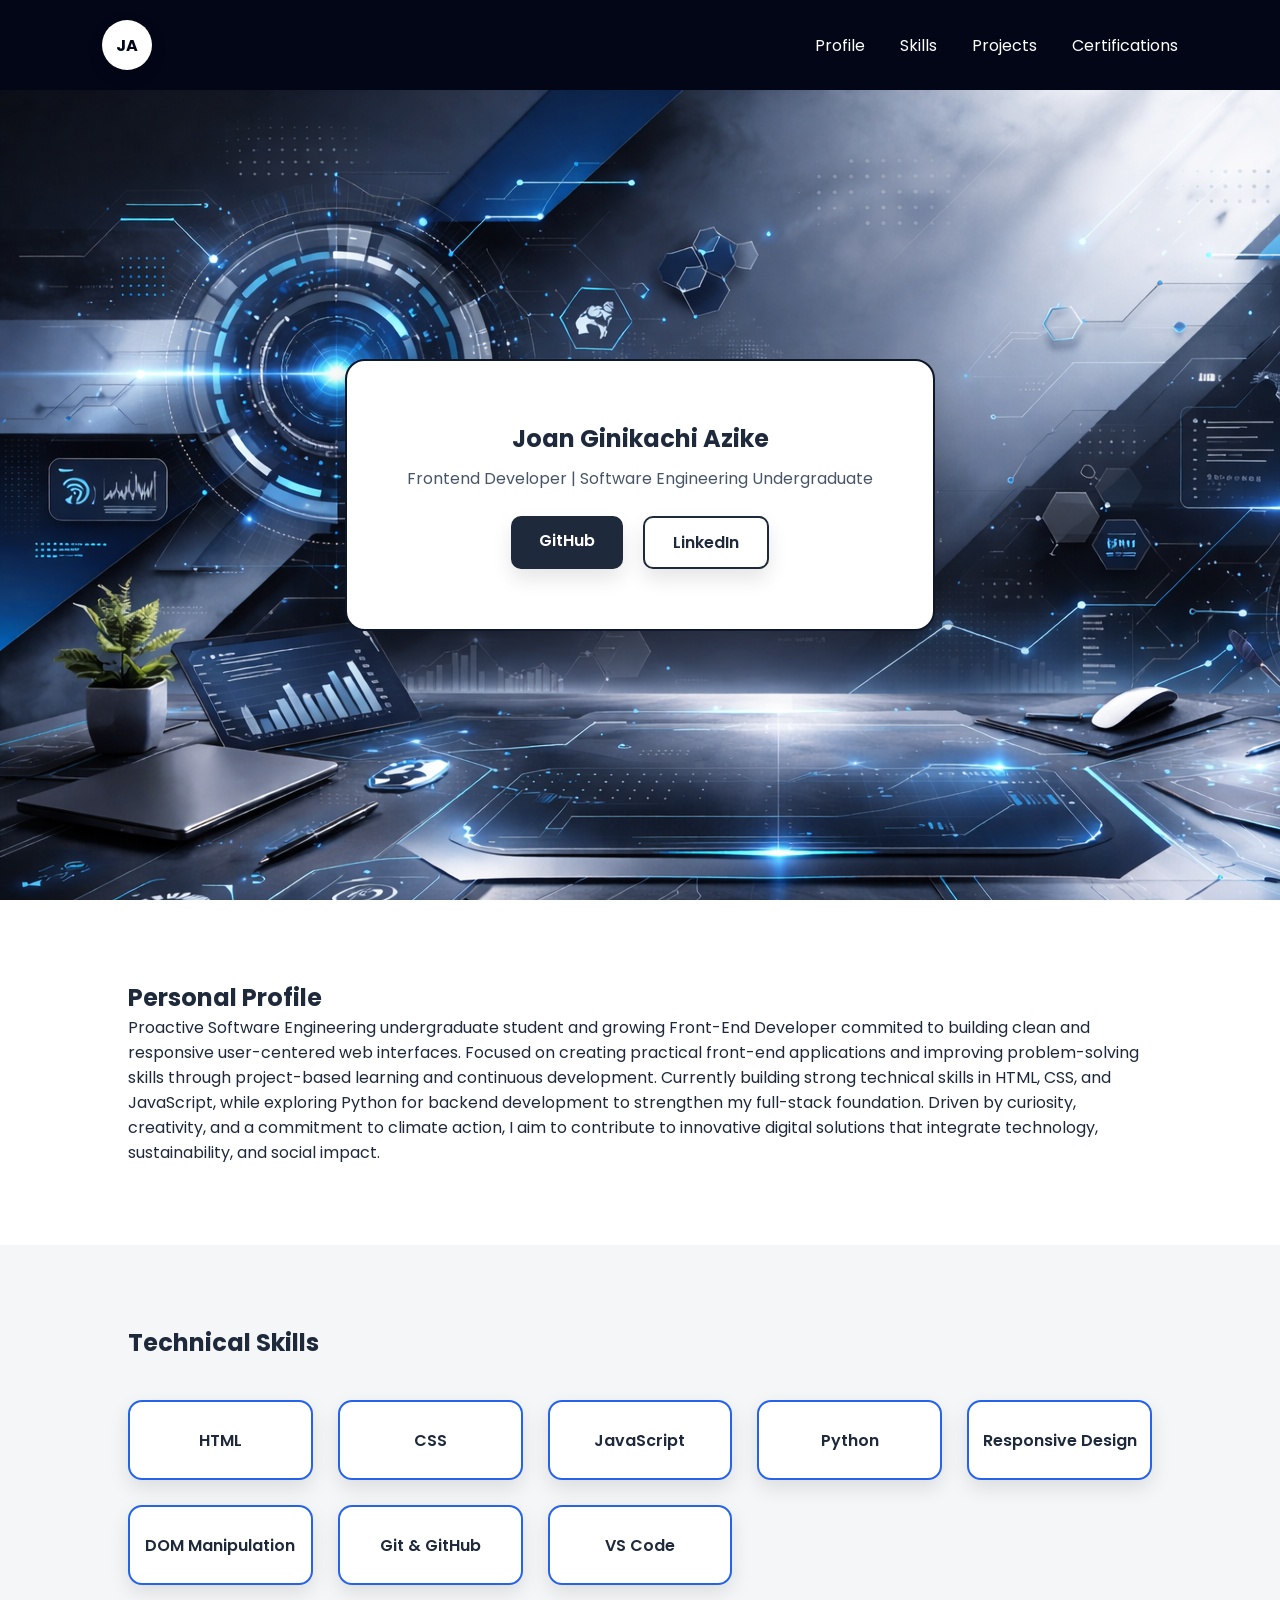
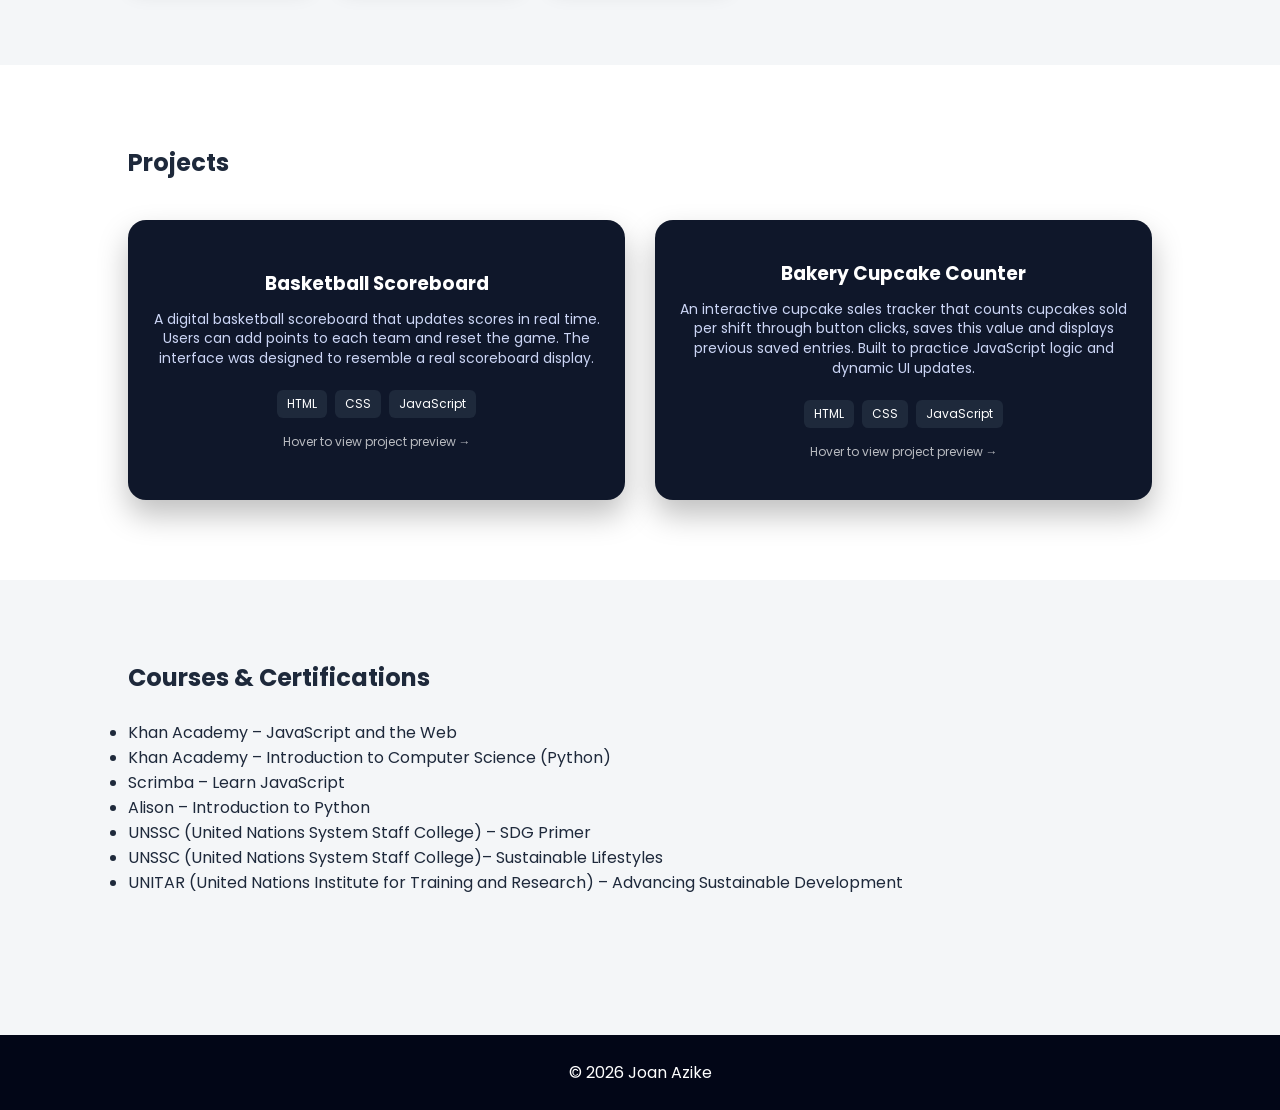
==== index.html @ 7f1731b3 "Changed html file name" ====
<!DOCTYPE html>
<html lang="en">

<head>

<meta charset="UTF-8">
<meta name="viewport" content="width=device-width, initial-scale=1.0">

<title>Joan Azike | Frontend Developer</title>

<link rel="stylesheet" href="styles.css">

<link href="https://fonts.googleapis.com/css2?family=Poppins:wght@300;400;600&display=swap" rel="stylesheet">

</head>


<body>


<div id="progress-bar"></div>


<nav class="navbar">

<div class="logo">JA</div>

<ul class="nav-links">

<li><a href="#profile">Profile</a></li>
<li><a href="#skills">Skills</a></li>
<li><a href="#projects">Projects</a></li>
<li><a href="#certifications">Certifications</a></li>

</ul>

</nav>



<section class="hero">

<div class="hero-card">

<h1>Joan Ginikachi Azike</h1>

<p class="tagline">
Frontend Developer | Software Engineering Undergraduate
</p>

<div class="hero-buttons">

<a class="btn primary"
href="https://github.com/joanginika14-web"
target="_blank">
GitHub
</a>

<a class="btn outline"
href="https://linkedin.com/in/joanazike"
target="_blank">
LinkedIn
</a>

</div>

</div>

</section>



<section class="section light-section" id="profile">

<h2>Personal Profile</h2>

<p>
Proactive Software Engineering undergraduate student and growing Front-End Developer commited to building clean and responsive user-centered web interfaces. Focused on creating practical front-end applications and improving problem-solving skills through project-based learning and continuous development.
Currently building strong technical skills in HTML, CSS, and JavaScript, while exploring Python for backend development to strengthen my full-stack foundation.
Driven by curiosity, creativity, and a commitment to climate action, I aim to contribute to innovative digital solutions that integrate technology, sustainability, and social impact.
</p>

</section>



<section class="section" id="skills">

<h2>Technical Skills</h2>

<div class="skills-container">

<div class="skill">HTML</div>
<div class="skill">CSS</div>
<div class="skill">JavaScript</div>
<div class="skill">Python</div>
<div class="skill">Responsive Design</div>
<div class="skill">DOM Manipulation</div>
<div class="skill">Git & GitHub</div>
<div class="skill">VS Code</div>

</div>

</section>



<section class="section light-section" id="projects">

<h2>Projects</h2>

<div class="projects-grid">

<!-- PROJECT 1 -->

<div class="flip-card">

<div class="flip-card-inner">

<!-- FRONT -->

<div class="flip-card-front">

<h3>Basketball Scoreboard</h3>

<p class="project-desc">
A digital basketball scoreboard that updates scores in real time.
Users can add points to each team and reset the game.
The interface was designed to resemble a real scoreboard display.
</p>

<div class="tech-preview">
<span>HTML</span>
<span>CSS</span>
<span>JavaScript</span>
</div>

<p class="hover-tip">Hover to view project preview →</p>

</div>


<!-- BACK -->

<div class="flip-card-back">

<img src="Screenshot_16-3-2026_113147_basketball-scoreboard-web-app.netlify.app.jpeg" alt="Basketball scoreboard project">

<h4>Tech Stack</h4>

<p>HTML • CSS • JavaScript</p>

<div class="project-links">

<a href="https://github.com/joanginika14-web/Basketball-Scoreboard">
GitHub
</a>

<a href="https://basketball-scoreboard-web-app.netlify.app/">
Live Demo
</a>

</div>

</div>

</div>

</div>


<!-- PROJECT 2 -->

<div class="flip-card">

<div class="flip-card-inner">

<!-- FRONT -->

<div class="flip-card-front">

<h3>Bakery Cupcake Counter</h3>

<p class="project-desc">
An interactive cupcake sales tracker that counts cupcakes sold per shift
through button clicks, saves this value and displays previous saved entries.
Built to practice JavaScript logic and dynamic UI updates.
</p>

<div class="tech-preview">
<span>HTML</span>
<span>CSS</span>
<span>JavaScript</span>
</div>

<p class="hover-tip">Hover to view project preview →</p>

</div>


<!-- BACK -->

<div class="flip-card-back">

<img src="Screenshot_16-3-2026_11310_bakery-cupcake-counter-web-app.netlify.app.jpeg" alt="Cupcake counter project">

<h4>Tech Stack</h4>

<p>HTML • CSS • JavaScript</p>

<div class="project-links">

<a href="https://github.com/joanginika14-web/Bakery-Cupcake-Counter-Web-App">
GitHub
</a>

<a href="https://bakery-cupcake-counter-web-app.netlify.app/">
Live Demo
</a>

</div>

</div>

</div>

</div>

</div>

</section>



<section class="section" id="certifications">

<h2>Courses & Certifications</h2>
<br>

<ul class="cert-list">

<li>Khan Academy – JavaScript and the Web</li>
<li>Khan Academy – Introduction to Computer Science (Python)</li>
<li>Scrimba – Learn JavaScript</li>
<li>Alison – Introduction to Python</li>
<li>UNSSC (United Nations System Staff College) – SDG Primer</li>
<li>UNSSC (United Nations System Staff College)– Sustainable Lifestyles</li>
<li>UNITAR (United Nations Institute for Training and Research) – Advancing Sustainable Development</li>

</ul>

</section>



<footer class="footer">

<p>© 2026 Joan Azike</p>

</footer>



<script>

window.onscroll=function(){

let winScroll=document.body.scrollTop||document.documentElement.scrollTop;

let height=document.documentElement.scrollHeight-document.documentElement.clientHeight;

let scrolled=(winScroll/height)*100;

document.getElementById("progress-bar").style.width=scrolled+"%";

};

</script>

</body>
</html>
---- styles.css ----
*{
margin:0;
padding:0;
box-sizing:border-box;
font-family:'Poppins',sans-serif;
scroll-behavior:smooth;
}

body{
background:#f4f6f8;
color:#1e293b;
}


/* progress bar */

#progress-bar{
position:fixed;
top:0;
left:0;
height:4px;
width:0%;
background: #2563eb;
z-index:1000;
}


/* navbar */

.navbar{
display:flex;
justify-content:space-between;
align-items:center;
padding:20px 8%;
background:#020617;
}

.logo{
background:white;
color:#020617;
width:50px;
height:50px;
border-radius:50%;
display:flex;
align-items:center;
justify-content:center;
font-weight:700;
box-shadow:0 6px 15px rgba(0,0,0,0.2);
}

.nav-links{
display:flex;
list-style:none;
gap:35px;
}

.nav-links a{
color:white;
text-decoration:none;
position:relative;
padding-bottom:6px;
}


/* animated underline */

.nav-links a::after{
content:"";
position:absolute;
left:50%;
bottom:0;
width:0;
height:2px;
background:#2563eb;
transition:0.3s;
transform:translateX(-50%);
}

.nav-links a:hover::after{
width:100%;
}



/* hero */

.hero{
height:90vh;
display:flex;
align-items:center;
justify-content:center;
background-image: url(hero_background_image.PNG);
}

.hero-card{

background:white;

border: 2px solid #0f172a;

padding:60px;

border-radius:20px;

text-align:center;

box-shadow:0 25px 50px rgba(0,0,0,0.25);

}

.tagline{
margin:10px 0 25px;
color:#475569;
}



/* buttons */

.hero-buttons{
display:flex;
gap:20px;
justify-content:center;
}

.btn{
padding:12px 28px;
border-radius:10px;
font-weight:600;
text-decoration:none;
transition:0.3s;
box-shadow:0 10px 20px rgba(0,0,0,0.1);
}

.primary{
background:#1e293b;
color:white;
}

.outline{
border:2px solid #1e293b;
color:#1e293b;
}

.btn:hover{
transform:translateY(-4px);
box-shadow:0 15px 30px rgba(37,99,235,0.4);
}



/* sections */

.section{
padding:80px 10%;
}

.light-section{
background:white;
}



/* skills */

.skills-container{
display:grid;
grid-template-columns:repeat(auto-fit,minmax(170px,1fr));
gap:25px;
margin-top:40px;
}

.skill{

height:80px;

display:flex;

align-items:center;

justify-content:center;

background:white;

border-radius:14px;

border:2px solid #2563eb;

font-weight:600;

box-shadow:0 8px 20px rgba(0,0,0,0.1);

transition:0.3s;

text-align: center;

}

.skill:hover{

background:#2563eb;

color:white;

transform:translateY(-8px);

box-shadow:
0 20px 40px rgba(0,0,0,0.2),
0 0 12px rgba(37,99,235,0.6);

}



/* projects */

.projects-grid{
display:grid;
grid-template-columns:repeat(auto-fit,minmax(260px,1fr));
gap:30px;
margin-top:40px;
}

.project-card{

background:#0f172a;

border-radius:18px;

overflow:hidden;

color:white;

position:relative;

transition:0.4s;

box-shadow:0 15px 30px rgba(0,0,0,0.25);

}


/* image preview */

.project-image{

width:100%;

height:180px;

object-fit:cover;

opacity:0.9;

transition:0.4s;

}

.project-card:hover .project-image{

opacity:1;

transform:scale(1.05);

}


/* glow border */

.project-card::before{

content:"";

position:absolute;

inset:0;

border-radius:18px;

padding:2px;

background:linear-gradient(45deg,#38bdf8,#2563eb,#38bdf8);

-webkit-mask:
linear-gradient(#fff 0 0) content-box,
linear-gradient(#fff 0 0);

-webkit-mask-composite:xor;

mask-composite:exclude;

opacity:0;

transition:0.4s;

}

.project-card:hover::before{
opacity:1;
}

.project-content{
padding:25px;
}

.project-links{
margin-top:15px;
display:flex;
gap:20px;
}

.project-links a{
    display: inline-block;
    padding: 10px 18px;
    margin: 5px 0;
    border-radius: 8px;
    background: #0f172a; /* dark base to match card back */
    color: white;
    font-weight: 700;
    text-decoration: none;
    position: relative;
    overflow: hidden;
    z-index: 0;
    transition: all 0.3s ease;
    box-shadow: 0 6px 12px rgba(37,99,235,0.3);
}

/* Glow border effect using a pseudo-element */
.project-links a::before{
    content:"";
    position:absolute;
    top:0; left:0; right:0; bottom:0;
    border-radius:8px;
    padding:2px;
    z-index:-1;
    filter: blur(8px);
    opacity:0;
    transition: opacity 0.3s ease, transform 0.3s ease;
}

/* Hover effect: glow and lift */
.project-links a:hover::before{
    opacity:1;
    transform: scale(1.05); /* slight enlargement for dynamic effect */
}

.project-links a:hover{
    transform: translateY(-4px);
    box-shadow: 0 8px 20px rgba(37,99,235,0.6), 0 0 10px rgba(56,189,248,0.7);
    text-shadow: 0 0 5px rgba(255,255,255,0.6);
}

/* FLIP CARD CONTAINER */

.flip-card{

background:transparent;

height:280px;

perspective:1000px;

}


/* INNER CARD */

.flip-card-inner{

position:relative;

width:100%;

height:100%;

transition:transform 0.7s;

transform-style:preserve-3d;

}


/* FLIP ON HOVER */

.flip-card:hover .flip-card-inner{

transform:rotateY(180deg);

}


/* FRONT AND BACK */

.flip-card-front,
.flip-card-back{

position:absolute;

width:100%;

height:100%;

backface-visibility:hidden;

border-radius:18px;

padding:25px;

display:flex;

flex-direction:column;

justify-content:center;

align-items:center;

text-align:center;

}


/* FRONT STYLE */

.flip-card-front{

background:#0f172a;

color:white;

box-shadow:0 15px 30px rgba(0,0,0,0.25);

}


/* BACK STYLE */

.flip-card-back{

background:white;

color:#020617;

transform:rotateY(180deg);

box-shadow:0 15px 30px rgba(0,0,0,0.15);

}
.project-desc{

font-size:14px;

margin:12px 0;

color:#cbd5f5;

line-height:1.4;

}

.tech-preview{

display:flex;

gap:8px;

margin-top:10px;

flex-wrap:wrap;

justify-content:center;

}

.tech-preview span{

background:#1e293b;

padding:5px 10px;

border-radius:6px;

font-size:12px;

}

.hover-tip{

margin-top:15px;

font-size:12px;

opacity:0.7;

}


/* IMAGE */

.flip-card-back img{

width:100%;

height:150px;

object-fit:contain;

border-radius:10px;

margin-bottom:15px;

}

/* footer */

.footer{
background:#020617;
color:white;
text-align:center;
padding:25px;
margin-top:60px;
}

/* ===== MOBILE RESPONSIVE ===== */

/* General padding adjustments on small screens */
@media screen and (max-width: 768px) {
    .navbar {
        flex-direction: column;
        padding: 15px 5%;
    }
    .nav-links {
        gap: 20px;
        flex-wrap: wrap;
        justify-content: center;
    }

    .hero-card {
        padding: 30px 20px;
    }

    .hero-buttons {
        flex-direction: column;
        gap: 15px;
    }

    .section {
        padding: 60px 5%;
    }

    .skills-container {
        grid-template-columns: repeat(auto-fit, minmax(140px, 1fr));
        gap: 15px;
    }

    .project-card, .flip-card {
        height: auto;
    }

    .flip-card {
        height: 320px; /* allow more height for smaller devices */
    }

    .flip-card-back img {
        height: 120px;
    }

    .project-links {
        flex-direction: column;
        gap: 10px;
        align-items: center;
    }

    .tech-preview {
        gap: 5px;
    }

    .hero h1 {
        font-size: 1.6rem;
    }

    .tagline {
        font-size: 0.9rem;
    }
}

/* Extra small screens (phones) */
@media screen and (max-width: 480px) {
    .flip-card {
        height: 360px;
    }

    .flip-card-back img {
        height: 100px;
    }

    .project-links a {
        padding: 8px 14px;
        font-size: 14px;
    }

    .skills-container {
        grid-template-columns: repeat(auto-fit, minmax(120px, 1fr));
    }

    .hero h1 {
        font-size: 1.4rem;
        margin-bottom: 10px;
    }

    .tagline {
        font-size: 0.85rem;
    }
}

/* Ensure images are responsive */
img {
    max-width: 100%;
    height: auto;
}

/* Flip cards scale down nicely */
.flip-card-inner {
    transform-style: preserve-3d;
    width: 100%;
    height: 100%;
}
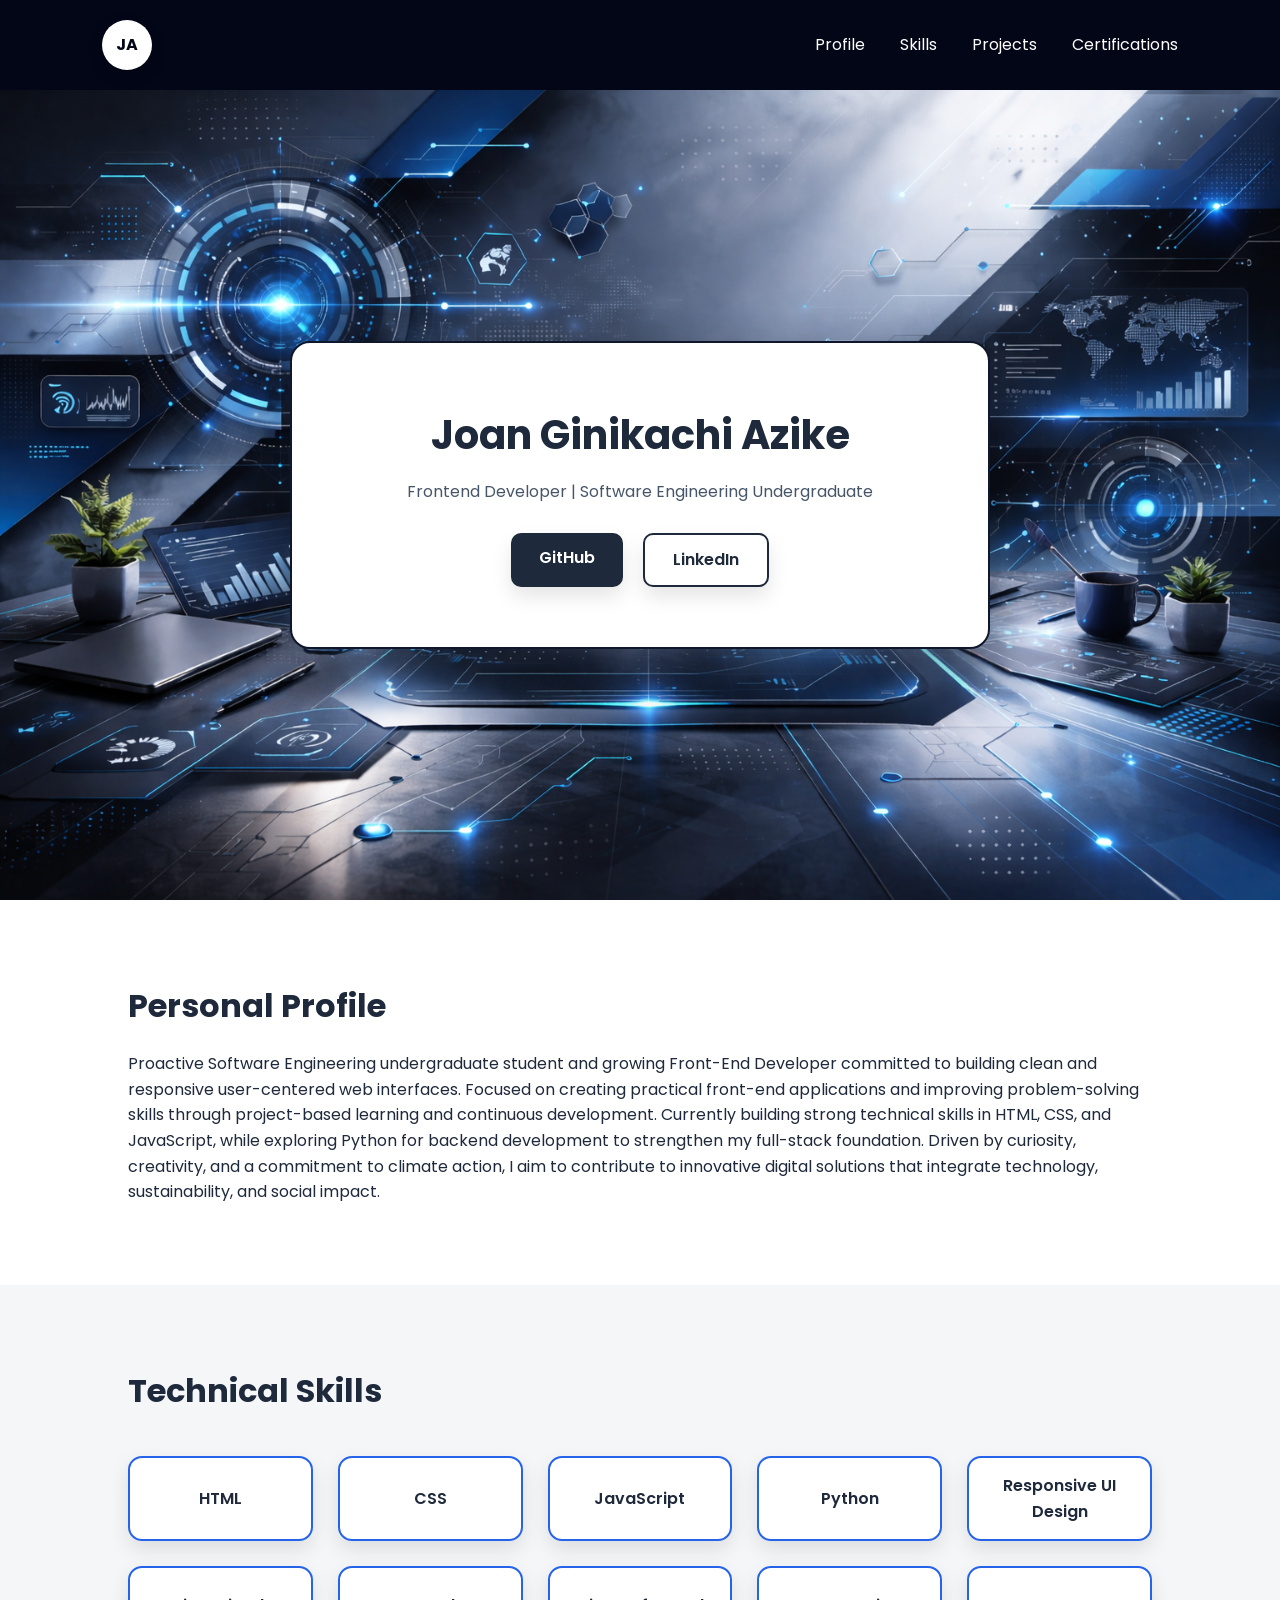
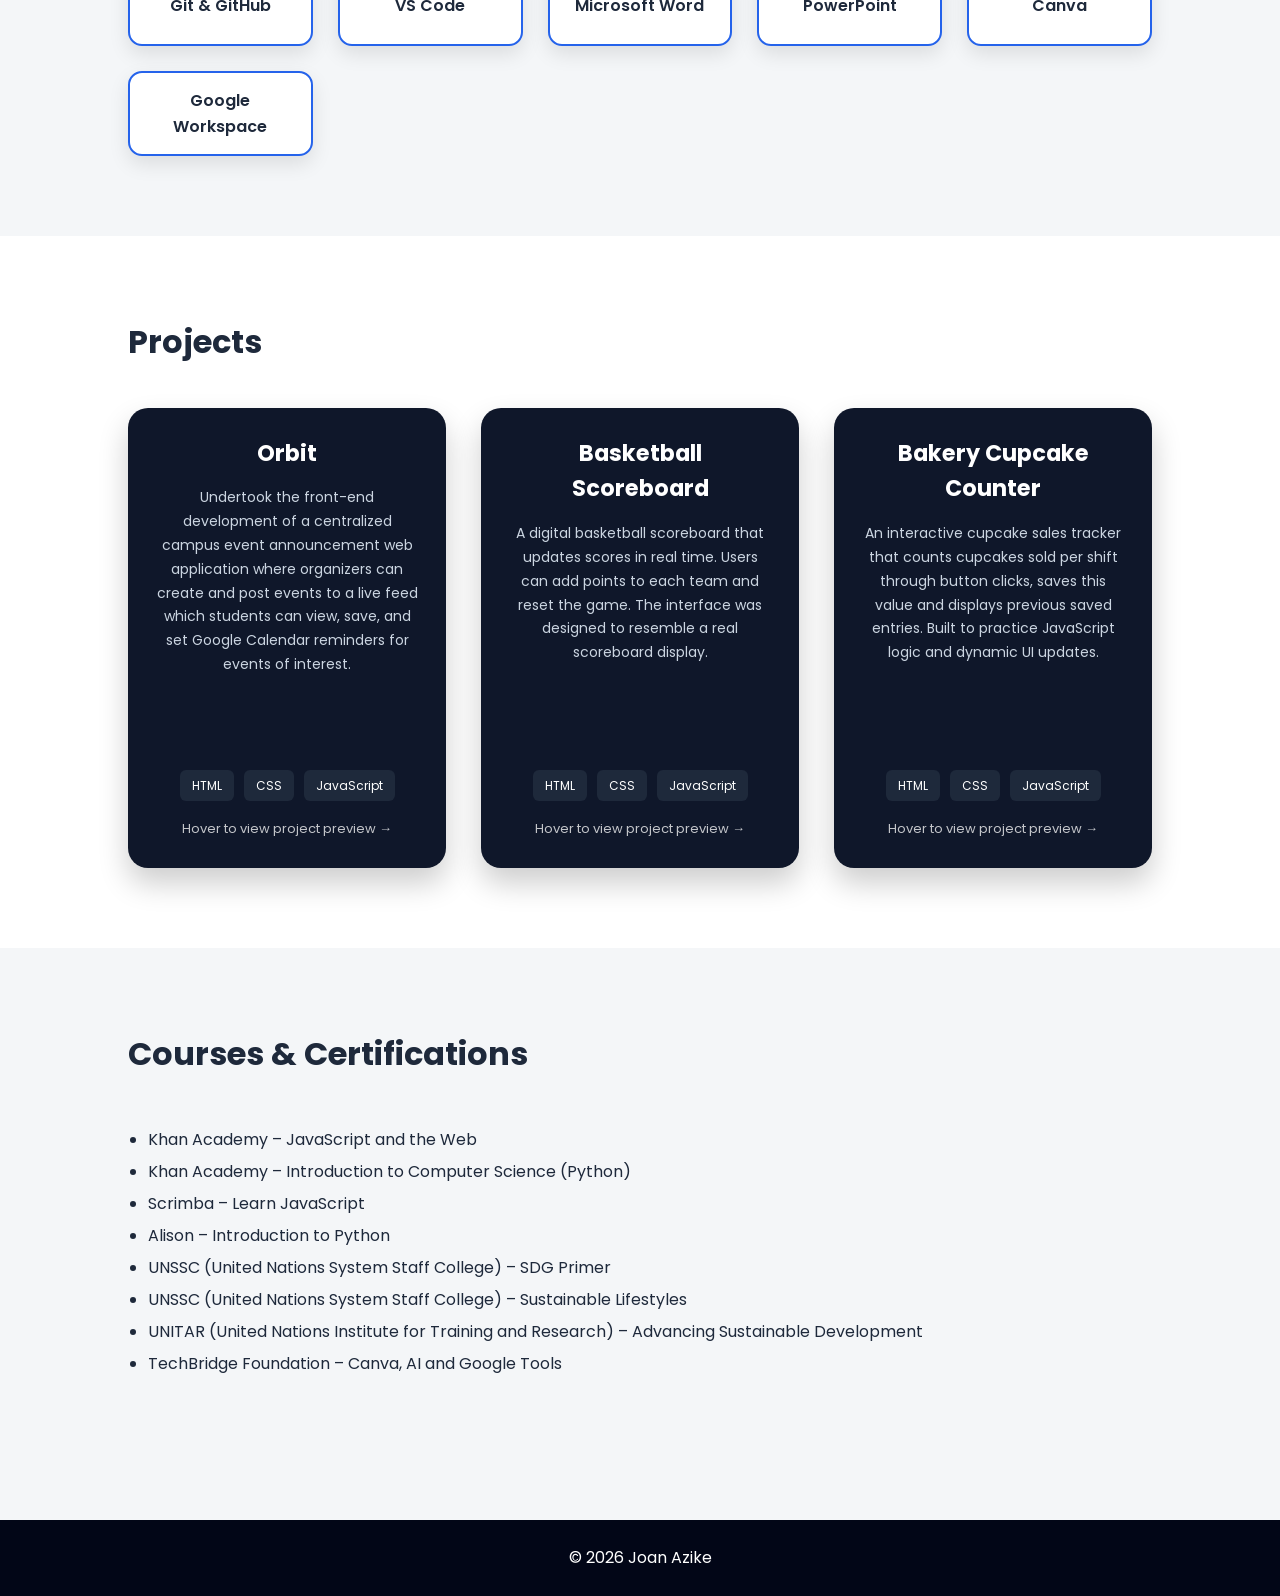
==== commit 47f07b3a: "Project Update Modified project card layouts, added new projects, skills and certifications" ====
--- a/index.html
+++ b/index.html
@@ -10,33 +10,32 @@
 
 <link rel="stylesheet" href="styles.css">
 
-<link href="https://fonts.googleapis.com/css2?family=Poppins:wght@300;400;600&display=swap" rel="stylesheet">
+<link href="https://fonts.googleapis.com/css2?family=Poppins:wght@300;400;600;700&display=swap" rel="stylesheet">
 
 </head>
 
-
 <body>
 
+<!-- PROGRESS BAR -->
 
 <div id="progress-bar"></div>
 
+<!-- NAVBAR -->
 
 <nav class="navbar">
 
 <div class="logo">JA</div>
 
 <ul class="nav-links">
-
 <li><a href="#profile">Profile</a></li>
 <li><a href="#skills">Skills</a></li>
 <li><a href="#projects">Projects</a></li>
 <li><a href="#certifications">Certifications</a></li>
-
 </ul>
 
 </nav>
 
-
+<!-- HERO SECTION -->
 
 <section class="hero">
 
@@ -57,7 +56,7 @@
 </a>
 
 <a class="btn outline"
-href="https://linkedin.com/in/joanazike"
+href="https://www.linkedin.com/in/joan-azike/"
 target="_blank">
 LinkedIn
 </a>
@@ -68,21 +67,21 @@
 
 </section>
 
-
+<!-- PROFILE -->
 
 <section class="section light-section" id="profile">
 
 <h2>Personal Profile</h2>
 
 <p>
-Proactive Software Engineering undergraduate student and growing Front-End Developer commited to building clean and responsive user-centered web interfaces. Focused on creating practical front-end applications and improving problem-solving skills through project-based learning and continuous development.
+Proactive Software Engineering undergraduate student and growing Front-End Developer committed to building clean and responsive user-centered web interfaces. Focused on creating practical front-end applications and improving problem-solving skills through project-based learning and continuous development.
 Currently building strong technical skills in HTML, CSS, and JavaScript, while exploring Python for backend development to strengthen my full-stack foundation.
 Driven by curiosity, creativity, and a commitment to climate action, I aim to contribute to innovative digital solutions that integrate technology, sustainability, and social impact.
 </p>
 
 </section>
 
-
+<!-- SKILLS -->
 
 <section class="section" id="skills">
 
@@ -94,16 +93,19 @@
 <div class="skill">CSS</div>
 <div class="skill">JavaScript</div>
 <div class="skill">Python</div>
-<div class="skill">Responsive Design</div>
-<div class="skill">DOM Manipulation</div>
+<div class="skill">Responsive UI Design</div>
 <div class="skill">Git & GitHub</div>
 <div class="skill">VS Code</div>
-
-</div>
-
-</section>
-
-
+<div class="skill">Microsoft Word</div>
+<div class="skill">PowerPoint</div>
+<div class="skill">Canva</div>
+<div class="skill">Google Workspace</div>
+
+</div>
+
+</section>
+
+<!-- PROJECTS -->
 
 <section class="section light-section" id="projects">
 
@@ -121,13 +123,17 @@
 
 <div class="flip-card-front">
 
-<h3>Basketball Scoreboard</h3>
+<div class="front-content">
+
+<h3>Orbit</h3>
 
 <p class="project-desc">
-A digital basketball scoreboard that updates scores in real time.
-Users can add points to each team and reset the game.
-The interface was designed to resemble a real scoreboard display.
-</p>
+Undertook the front-end development of a centralized campus event announcement web application where organizers can create and post events to a live feed which students can view, save, and set Google Calendar reminders for events of interest.
+</p>
+
+</div>
+
+<div class="front-bottom">
 
 <div class="tech-preview">
 <span>HTML</span>
@@ -135,16 +141,20 @@
 <span>JavaScript</span>
 </div>
 
-<p class="hover-tip">Hover to view project preview →</p>
-
-</div>
-
+<p class="hover-tip">
+<span class="desktop-tip">Hover to view project preview →</span>
+<span class="mobile-tip">Tap to view project preview →</span>
+</p>
+
+</div>
+
+</div>
 
 <!-- BACK -->
 
 <div class="flip-card-back">
 
-<img src="Screenshot_16-3-2026_113147_basketball-scoreboard-web-app.netlify.app.jpeg" alt="Basketball scoreboard project">
+<img src="orbit screenshot.png" alt="Orbit project">
 
 <h4>Tech Stack</h4>
 
@@ -152,11 +162,11 @@
 
 <div class="project-links">
 
-<a href="https://github.com/joanginika14-web/Basketball-Scoreboard">
+<a href="https://github.com/divinepraise86/Nile-Event-Management-System" target="_blank">
 GitHub
 </a>
 
-<a href="https://basketball-scoreboard-web-app.netlify.app/">
+<a href="https://orbit-event-hub.web.app/index.html" target="_blank">
 Live Demo
 </a>
 
@@ -168,7 +178,6 @@
 
 </div>
 
-
 <!-- PROJECT 2 -->
 
 <div class="flip-card">
@@ -179,13 +188,17 @@
 
 <div class="flip-card-front">
 
-<h3>Bakery Cupcake Counter</h3>
+<div class="front-content">
+
+<h3>Basketball Scoreboard</h3>
 
 <p class="project-desc">
-An interactive cupcake sales tracker that counts cupcakes sold per shift
-through button clicks, saves this value and displays previous saved entries.
-Built to practice JavaScript logic and dynamic UI updates.
-</p>
+A digital basketball scoreboard that updates scores in real time. Users can add points to each team and reset the game. The interface was designed to resemble a real scoreboard display.
+</p>
+
+</div>
+
+<div class="front-bottom">
 
 <div class="tech-preview">
 <span>HTML</span>
@@ -193,15 +206,84 @@
 <span>JavaScript</span>
 </div>
 
-<p class="hover-tip">Hover to view project preview →</p>
-
-</div>
-
+<p class="hover-tip">
+<span class="desktop-tip">Hover to view project preview →</span>
+<span class="mobile-tip">Tap to view project preview →</span>
+</p>
+
+</div>
+
+</div>
 
 <!-- BACK -->
 
 <div class="flip-card-back">
 
+<img src="Screenshot_16-3-2026_113147_basketball-scoreboard-web-app.netlify.app.jpeg" alt="Basketball scoreboard project">
+
+<h4>Tech Stack</h4>
+
+<p>HTML • CSS • JavaScript</p>
+
+<div class="project-links">
+
+<a href="https://github.com/joanginika14-web/Basketball-Scoreboard" target="_blank">
+GitHub
+</a>
+
+<a href="https://basketball-scoreboard-web-app.netlify.app/" target="_blank">
+Live Demo
+</a>
+
+</div>
+
+</div>
+
+</div>
+
+</div>
+
+<!-- PROJECT 3 -->
+
+<div class="flip-card">
+
+<div class="flip-card-inner">
+
+<!-- FRONT -->
+
+<div class="flip-card-front">
+
+<div class="front-content">
+
+<h3>Bakery Cupcake Counter</h3>
+
+<p class="project-desc">
+An interactive cupcake sales tracker that counts cupcakes sold per shift through button clicks, saves this value and displays previous saved entries. Built to practice JavaScript logic and dynamic UI updates.
+</p>
+
+</div>
+
+<div class="front-bottom">
+
+<div class="tech-preview">
+<span>HTML</span>
+<span>CSS</span>
+<span>JavaScript</span>
+</div>
+
+<p class="hover-tip">
+<span class="desktop-tip">Hover to view project preview →</span>
+<span class="mobile-tip">Tap to view project preview →</span>
+</p>
+
+</div>
+
+</div>
+
+<!-- BACK -->
+
+<div class="flip-card-back">
+
 <img src="Screenshot_16-3-2026_11310_bakery-cupcake-counter-web-app.netlify.app.jpeg" alt="Cupcake counter project">
 
 <h4>Tech Stack</h4>
@@ -210,11 +292,11 @@
 
 <div class="project-links">
 
-<a href="https://github.com/joanginika14-web/Bakery-Cupcake-Counter-Web-App">
+<a href="https://github.com/joanginika14-web/Bakery-Cupcake-Counter-Web-App" target="_blank">
 GitHub
 </a>
 
-<a href="https://bakery-cupcake-counter-web-app.netlify.app/">
+<a href="https://bakery-cupcake-counter-web-app.netlify.app/" target="_blank">
 Live Demo
 </a>
 
@@ -230,11 +312,12 @@
 
 </section>
 
-
+<!-- CERTIFICATIONS -->
 
 <section class="section" id="certifications">
 
 <h2>Courses & Certifications</h2>
+
 <br>
 
 <ul class="cert-list">
@@ -244,14 +327,15 @@
 <li>Scrimba – Learn JavaScript</li>
 <li>Alison – Introduction to Python</li>
 <li>UNSSC (United Nations System Staff College) – SDG Primer</li>
-<li>UNSSC (United Nations System Staff College)– Sustainable Lifestyles</li>
+<li>UNSSC (United Nations System Staff College) – Sustainable Lifestyles</li>
 <li>UNITAR (United Nations Institute for Training and Research) – Advancing Sustainable Development</li>
+<li>TechBridge Foundation – Canva, AI and Google Tools</li>
 
 </ul>
 
 </section>
 
-
+<!-- FOOTER -->
 
 <footer class="footer">
 
@@ -259,23 +343,9 @@
 
 </footer>
 
-
-
-<script>
-
-window.onscroll=function(){
-
-let winScroll=document.body.scrollTop||document.documentElement.scrollTop;
-
-let height=document.documentElement.scrollHeight-document.documentElement.clientHeight;
-
-let scrolled=(winScroll/height)*100;
-
-document.getElementById("progress-bar").style.width=scrolled+"%";
-
-};
-
-</script>
+<!-- JAVASCRIPT -->
+
+<script src="script.js"></script>
 
 </body>
 </html>
--- a/styles.css
+++ b/styles.css
@@ -9,10 +9,11 @@
 body{
 background:#f4f6f8;
 color:#1e293b;
-}
-
-
-/* progress bar */
+line-height:1.6;
+overflow-x:hidden;
+}
+
+/* PROGRESS BAR */
 
 #progress-bar{
 position:fixed;
@@ -20,12 +21,11 @@
 left:0;
 height:4px;
 width:0%;
-background: #2563eb;
+background:#2563eb;
 z-index:1000;
 }
 
-
-/* navbar */
+/* NAVBAR */
 
 .navbar{
 display:flex;
@@ -33,6 +33,8 @@
 align-items:center;
 padding:20px 8%;
 background:#020617;
+flex-wrap:wrap;
+gap:20px;
 }
 
 .logo{
@@ -52,6 +54,8 @@
 display:flex;
 list-style:none;
 gap:35px;
+flex-wrap:wrap;
+justify-content:center;
 }
 
 .nav-links a{
@@ -61,8 +65,7 @@
 padding-bottom:6px;
 }
 
-
-/* animated underline */
+/* NAV ANIMATION */
 
 .nav-links a::after{
 content:"";
@@ -80,47 +83,46 @@
 width:100%;
 }
 
-
-
-/* hero */
+/* HERO */
 
 .hero{
-height:90vh;
-display:flex;
-align-items:center;
-justify-content:center;
-background-image: url(hero_background_image.PNG);
+min-height:90vh;
+display:flex;
+align-items:center;
+justify-content:center;
+padding:40px 5%;
+background-image:url(hero_background_image.PNG);
+background-size:cover;
+background-position:center;
 }
 
 .hero-card{
-
 background:white;
-
-border: 2px solid #0f172a;
-
+border:2px solid #0f172a;
 padding:60px;
-
 border-radius:20px;
-
 text-align:center;
-
 box-shadow:0 25px 50px rgba(0,0,0,0.25);
-
+max-width:700px;
+width:100%;
+}
+
+.hero h1{
+font-size:2.5rem;
 }
 
 .tagline{
-margin:10px 0 25px;
+margin:12px 0 28px;
 color:#475569;
 }
 
-
-
-/* buttons */
+/* BUTTONS */
 
 .hero-buttons{
 display:flex;
 gap:20px;
 justify-content:center;
+flex-wrap:wrap;
 }
 
 .btn{
@@ -147,21 +149,22 @@
 box-shadow:0 15px 30px rgba(37,99,235,0.4);
 }
 
-
-
-/* sections */
+/* SECTIONS */
 
 .section{
 padding:80px 10%;
 }
 
+.section h2{
+margin-bottom:20px;
+font-size:2rem;
+}
+
 .light-section{
 background:white;
 }
 
-
-
-/* skills */
+/* SKILLS */
 
 .skills-container{
 display:grid;
@@ -171,346 +174,207 @@
 }
 
 .skill{
-
-height:80px;
-
-display:flex;
-
-align-items:center;
-
-justify-content:center;
-
+min-height:80px;
+display:flex;
+align-items:center;
+justify-content:center;
 background:white;
-
 border-radius:14px;
-
 border:2px solid #2563eb;
-
 font-weight:600;
-
 box-shadow:0 8px 20px rgba(0,0,0,0.1);
-
 transition:0.3s;
-
-text-align: center;
-
-}
-
-.skill:hover{
-
+text-align:center;
+padding:15px;
+}
+
+.skill:hover,
+.skill:active{
 background:#2563eb;
-
 color:white;
-
 transform:translateY(-8px);
-
 box-shadow:
 0 20px 40px rgba(0,0,0,0.2),
 0 0 12px rgba(37,99,235,0.6);
-
-}
-
-
-
-/* projects */
+}
+
+/* PROJECTS */
 
 .projects-grid{
 display:grid;
-grid-template-columns:repeat(auto-fit,minmax(260px,1fr));
-gap:30px;
+grid-template-columns:repeat(auto-fit,minmax(300px,1fr));
+gap:35px;
 margin-top:40px;
 }
 
-.project-card{
-
-background:#0f172a;
-
-border-radius:18px;
-
-overflow:hidden;
-
-color:white;
-
+/* FLIP CARD */
+
+.flip-card{
+height:460px;
+perspective:1200px;
+}
+
+.flip-card-inner{
 position:relative;
-
-transition:0.4s;
-
-box-shadow:0 15px 30px rgba(0,0,0,0.25);
-
-}
-
-
-/* image preview */
-
-.project-image{
-
 width:100%;
-
-height:180px;
-
-object-fit:cover;
-
-opacity:0.9;
-
-transition:0.4s;
-
-}
-
-.project-card:hover .project-image{
-
-opacity:1;
-
-transform:scale(1.05);
-
-}
-
-
-/* glow border */
-
-.project-card::before{
-
-content:"";
-
-position:absolute;
-
-inset:0;
-
-border-radius:18px;
-
-padding:2px;
-
-background:linear-gradient(45deg,#38bdf8,#2563eb,#38bdf8);
-
--webkit-mask:
-linear-gradient(#fff 0 0) content-box,
-linear-gradient(#fff 0 0);
-
--webkit-mask-composite:xor;
-
-mask-composite:exclude;
-
-opacity:0;
-
-transition:0.4s;
-
-}
-
-.project-card:hover::before{
-opacity:1;
-}
-
-.project-content{
-padding:25px;
-}
-
-.project-links{
-margin-top:15px;
-display:flex;
-gap:20px;
-}
-
-.project-links a{
-    display: inline-block;
-    padding: 10px 18px;
-    margin: 5px 0;
-    border-radius: 8px;
-    background: #0f172a; /* dark base to match card back */
-    color: white;
-    font-weight: 700;
-    text-decoration: none;
-    position: relative;
-    overflow: hidden;
-    z-index: 0;
-    transition: all 0.3s ease;
-    box-shadow: 0 6px 12px rgba(37,99,235,0.3);
-}
-
-/* Glow border effect using a pseudo-element */
-.project-links a::before{
-    content:"";
-    position:absolute;
-    top:0; left:0; right:0; bottom:0;
-    border-radius:8px;
-    padding:2px;
-    z-index:-1;
-    filter: blur(8px);
-    opacity:0;
-    transition: opacity 0.3s ease, transform 0.3s ease;
-}
-
-/* Hover effect: glow and lift */
-.project-links a:hover::before{
-    opacity:1;
-    transform: scale(1.05); /* slight enlargement for dynamic effect */
-}
-
-.project-links a:hover{
-    transform: translateY(-4px);
-    box-shadow: 0 8px 20px rgba(37,99,235,0.6), 0 0 10px rgba(56,189,248,0.7);
-    text-shadow: 0 0 5px rgba(255,255,255,0.6);
-}
-
-/* FLIP CARD CONTAINER */
-
-.flip-card{
-
-background:transparent;
-
-height:280px;
-
-perspective:1000px;
-
-}
-
-
-/* INNER CARD */
-
-.flip-card-inner{
-
-position:relative;
-
-width:100%;
-
 height:100%;
-
-transition:transform 0.7s;
-
+transition:transform 0.8s;
 transform-style:preserve-3d;
-
-}
-
-
-/* FLIP ON HOVER */
+}
 
 .flip-card:hover .flip-card-inner{
-
 transform:rotateY(180deg);
-
-}
-
-
-/* FRONT AND BACK */
+}
+
+.flip-card-inner.flipped{
+transform:rotateY(180deg);
+}
+
+/* FRONT & BACK */
 
 .flip-card-front,
 .flip-card-back{
-
 position:absolute;
-
 width:100%;
-
 height:100%;
-
 backface-visibility:hidden;
-
-border-radius:18px;
-
-padding:25px;
-
-display:flex;
-
+border-radius:20px;
+padding:28px;
+display:flex;
 flex-direction:column;
-
-justify-content:center;
-
-align-items:center;
-
+justify-content:space-between;
 text-align:center;
-
-}
-
-
-/* FRONT STYLE */
+overflow:hidden;
+}
+
+/* FRONT */
 
 .flip-card-front{
-
 background:#0f172a;
-
 color:white;
-
-box-shadow:0 15px 30px rgba(0,0,0,0.25);
-
-}
-
-
-/* BACK STYLE */
+box-shadow:0 15px 30px rgba(0,0,0,0.2);
+}
+
+/* THIS MAKES ALL CARDS UNIFORM */
+
+.front-content{
+flex:1;
+display:flex;
+flex-direction:column;
+justify-content:flex-start;
+}
+
+.front-bottom{
+margin-top:auto;
+}
+
+/* TITLE */
+
+.flip-card-front h3{
+font-size:1.4rem;
+margin-bottom:15px;
+}
+
+/* DESCRIPTION */
+
+.project-desc{
+font-size:14px;
+color:#cbd5e1;
+line-height:1.7;
+}
+
+/* TECH TAGS */
+
+.tech-preview{
+display:flex;
+gap:10px;
+margin-top:20px;
+flex-wrap:wrap;
+justify-content:center;
+}
+
+.tech-preview span{
+background:#1e293b;
+padding:6px 12px;
+border-radius:6px;
+font-size:12px;
+}
+
+/* HOVER / TAP TEXT */
+
+.hover-tip{
+margin-top:18px;
+font-size:13px;
+opacity:0.75;
+}
+
+.mobile-tip{
+display:none;
+}
+
+/* BACK */
 
 .flip-card-back{
-
 background:white;
-
 color:#020617;
-
 transform:rotateY(180deg);
-
 box-shadow:0 15px 30px rgba(0,0,0,0.15);
-
-}
-.project-desc{
-
-font-size:14px;
-
-margin:12px 0;
-
-color:#cbd5f5;
-
-line-height:1.4;
-
-}
-
-.tech-preview{
-
-display:flex;
-
-gap:8px;
-
-margin-top:10px;
-
+}
+
+/* IMAGE */
+
+.flip-card-back img{
+width:100%;
+height:220px;
+object-fit:contain;
+border-radius:14px;
+margin-bottom:18px;
+display:block;
+}
+
+/* TECH STACK */
+
+.flip-card-back h4{
+margin-bottom:10px;
+}
+
+/* LINKS */
+
+.project-links{
+margin-top:20px;
+display:flex;
+justify-content:center;
+gap:15px;
 flex-wrap:wrap;
-
-justify-content:center;
-
-}
-
-.tech-preview span{
-
-background:#1e293b;
-
-padding:5px 10px;
-
-border-radius:6px;
-
-font-size:12px;
-
-}
-
-.hover-tip{
-
-margin-top:15px;
-
-font-size:12px;
-
-opacity:0.7;
-
-}
-
-
-/* IMAGE */
-
-.flip-card-back img{
-
-width:100%;
-
-height:150px;
-
-object-fit:contain;
-
+}
+
+.project-links a{
+display:inline-flex;
+align-items:center;
+justify-content:center;
+padding:10px 18px;
 border-radius:10px;
-
-margin-bottom:15px;
-
-}
-
-/* footer */
+background:#0f172a;
+color:white;
+font-weight:600;
+text-decoration:none;
+transition:0.3s;
+box-shadow:0 6px 12px rgba(37,99,235,0.3);
+}
+
+.project-links a:hover{
+transform:translateY(-4px);
+box-shadow:0 8px 20px rgba(37,99,235,0.5);
+}
+
+/* CERTIFICATIONS */
+
+.cert-list{
+padding-left:20px;
+line-height:2;
+}
+
+/* FOOTER */
 
 .footer{
 background:#020617;
@@ -520,107 +384,135 @@
 margin-top:60px;
 }
 
-/* ===== MOBILE RESPONSIVE ===== */
-
-/* General padding adjustments on small screens */
-@media screen and (max-width: 768px) {
-    .navbar {
-        flex-direction: column;
-        padding: 15px 5%;
-    }
-    .nav-links {
-        gap: 20px;
-        flex-wrap: wrap;
-        justify-content: center;
-    }
-
-    .hero-card {
-        padding: 30px 20px;
-    }
-
-    .hero-buttons {
-        flex-direction: column;
-        gap: 15px;
-    }
-
-    .section {
-        padding: 60px 5%;
-    }
-
-    .skills-container {
-        grid-template-columns: repeat(auto-fit, minmax(140px, 1fr));
-        gap: 15px;
-    }
-
-    .project-card, .flip-card {
-        height: auto;
-    }
-
-    .flip-card {
-        height: 320px; /* allow more height for smaller devices */
-    }
-
-    .flip-card-back img {
-        height: 120px;
-    }
-
-    .project-links {
-        flex-direction: column;
-        gap: 10px;
-        align-items: center;
-    }
-
-    .tech-preview {
-        gap: 5px;
-    }
-
-    .hero h1 {
-        font-size: 1.6rem;
-    }
-
-    .tagline {
-        font-size: 0.9rem;
-    }
-}
-
-/* Extra small screens (phones) */
-@media screen and (max-width: 480px) {
-    .flip-card {
-        height: 360px;
-    }
-
-    .flip-card-back img {
-        height: 100px;
-    }
-
-    .project-links a {
-        padding: 8px 14px;
-        font-size: 14px;
-    }
-
-    .skills-container {
-        grid-template-columns: repeat(auto-fit, minmax(120px, 1fr));
-    }
-
-    .hero h1 {
-        font-size: 1.4rem;
-        margin-bottom: 10px;
-    }
-
-    .tagline {
-        font-size: 0.85rem;
-    }
-}
-
-/* Ensure images are responsive */
-img {
-    max-width: 100%;
-    height: auto;
-}
-
-/* Flip cards scale down nicely */
-.flip-card-inner {
-    transform-style: preserve-3d;
-    width: 100%;
-    height: 100%;
+/* RESPONSIVE DESIGN */
+
+/* TABLETS */
+
+@media screen and (max-width:768px){
+
+.navbar{
+flex-direction:column;
+padding:18px 5%;
+}
+
+.nav-links{
+gap:20px;
+}
+
+.section{
+padding:70px 6%;
+}
+
+.hero-card{
+padding:40px 25px;
+}
+
+.hero h1{
+font-size:2rem;
+}
+
+.hero-buttons{
+flex-direction:column;
+align-items:center;
+}
+
+.projects-grid{
+grid-template-columns:1fr;
+}
+
+.flip-card{
+height:500px;
+}
+
+.flip-card-back img{
+height:260px;
+}
+
+/* CHANGE HOVER TEXT TO TAP */
+
+.desktop-tip{
+display:none;
+}
+
+.mobile-tip{
+display:inline;
+}
+
+}
+
+/* PHONES */
+
+@media screen and (max-width:480px){
+
+.hero{
+padding:30px 5%;
+}
+
+.hero-card{
+padding:35px 20px;
+}
+
+.hero h1{
+font-size:1.6rem;
+}
+
+.tagline{
+font-size:0.9rem;
+}
+
+.section h2{
+font-size:1.7rem;
+}
+
+.skills-container{
+grid-template-columns:repeat(auto-fit,minmax(130px,1fr));
+gap:15px;
+}
+
+.flip-card{
+height:540px;
+}
+
+.flip-card-front,
+.flip-card-back{
+padding:22px;
+}
+
+.flip-card-back img{
+height:280px;
+}
+
+.project-links{
+flex-direction:column;
+align-items:center;
+}
+
+.project-links a{
+width:100%;
+max-width:220px;
+}
+
+.project-desc{
+font-size:13px;
+}
+
+}
+
+/* VERY SMALL PHONES */
+
+@media screen and (max-width:360px){
+
+.flip-card{
+height:580px;
+}
+
+.flip-card-back img{
+height:240px;
+}
+
+.nav-links{
+gap:14px;
+font-size:14px;
+}
+
 }
